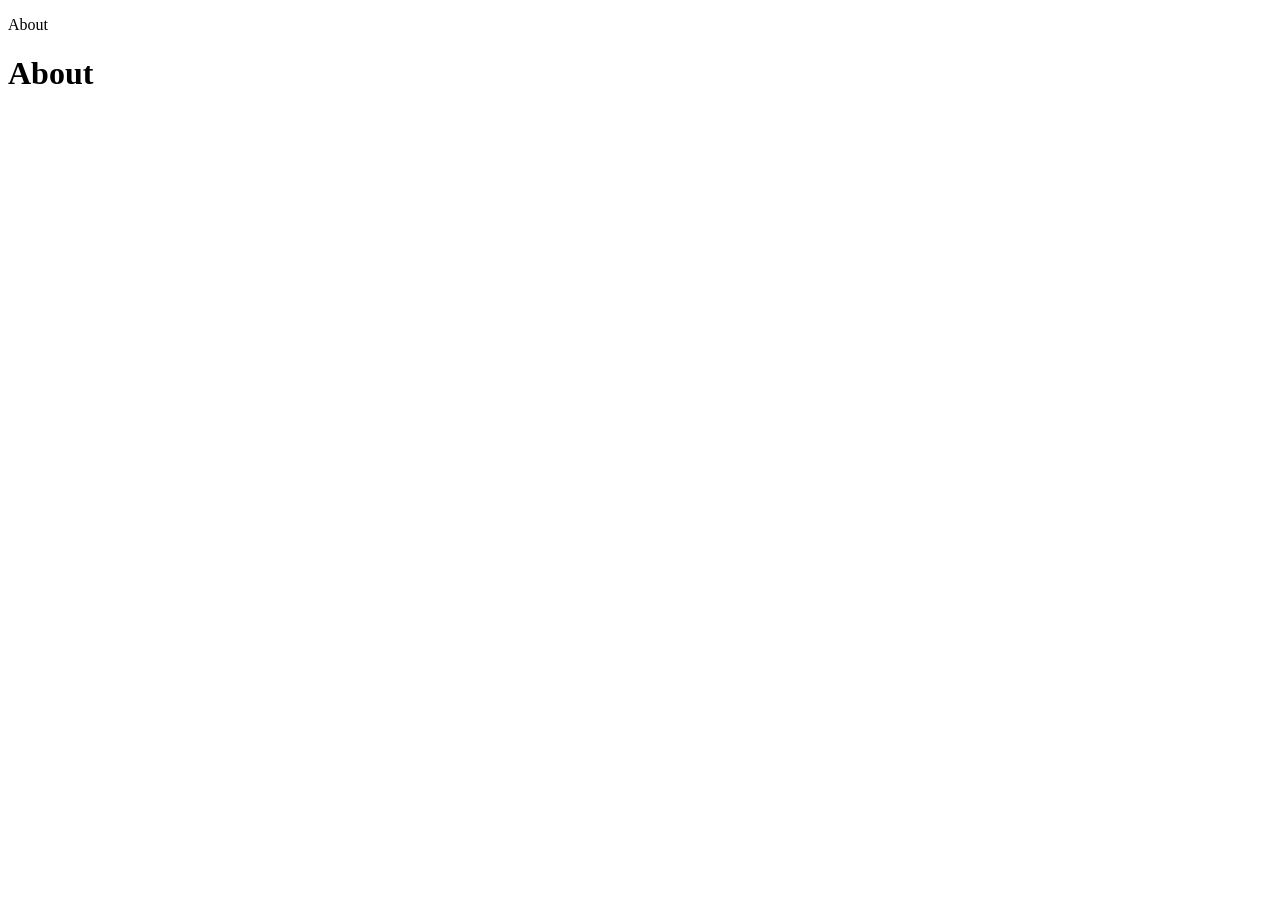
==== about.html @ e4f92b38 "Initial site" ====
<!DOCTYPE html>
<html lang="en">
<head>
<meta charset="utf-8">
<meta name="viewport" content="width=device-width, initial-scale=1">
<title>About — Akinrinsola J. Agbelusi</title>
<meta name="description" content="Where I am and what I am looking for.">
<link rel="preconnect" href="https://fonts.googleapis.com">
<link rel="preconnect" href="https://fonts.gstatic.com" crossorigin>
<link href="https://fonts.googleapis.com/css2?family=IBM+Plex+Mono:wght@400;500&family=IBM+Plex+Sans:wght@400;500;600&family=IBM+Plex+Serif:ital,wght@0,400;0,500;1,400&display=swap" rel="stylesheet">
<link rel="stylesheet" href="assets/style.css">
</head>
<body>
<main id="main">
<div class="wrap">
  <div class="phead"><p class="eyebrow">About</p><h1 id="a-head">About</h1><p class="lead" id="a-lead"></p></div>
  <section class="blk"><div class="about-grid"><div id="a-text"></div><figure id="a-fig"></figure></div></section>
  <div id="a-more"></div>
</div>
</main>
<script src="assets/content.js"></script>
<script src="assets/site.js"></script>
<script src="assets/page-about.js"></script>
</body>
</html>
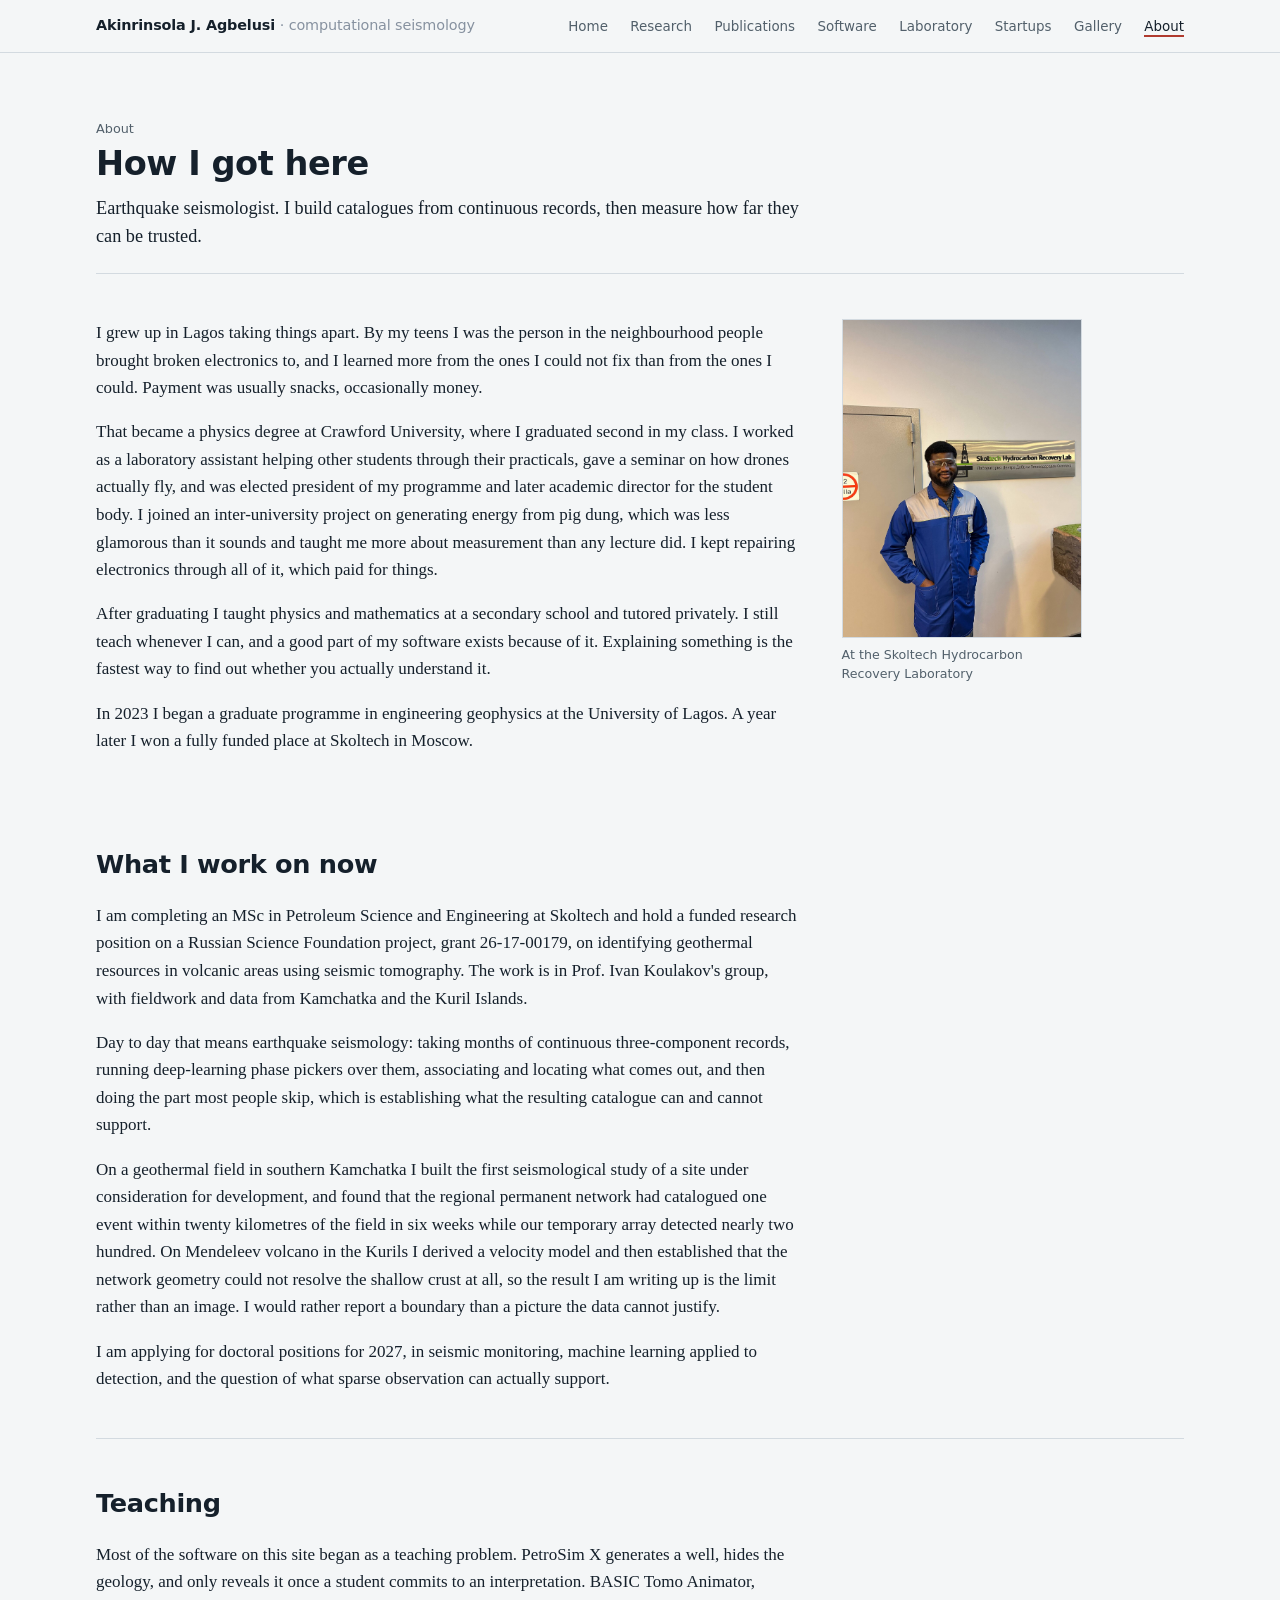
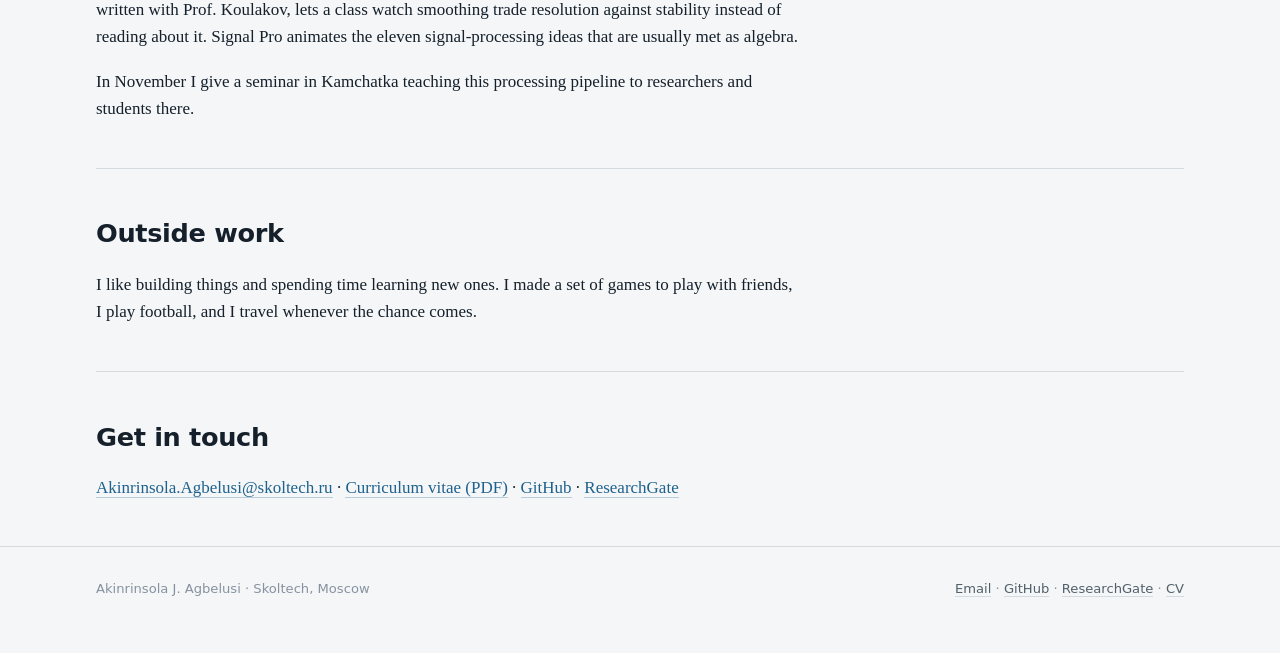
==== commit 51171a33: "Add lightbox and responsive nav" ====
--- a/about.html
+++ b/about.html
@@ -20,6 +20,7 @@
 </main>
 <script src="assets/content.js"></script>
 <script src="assets/site.js"></script>
+<script src="assets/lightbox.js"></script>
 <script src="assets/page-about.js"></script>
 </body>
 </html>
--- a/assets/style.css
+++ b/assets/style.css
@@ -0,0 +1,289 @@
+:root{
+  --paper:#F4F6F7;--panel:#fff;--ink:#15202B;--soft:#52606B;--faint:#8792A0;
+  --rule:#D3DAE0;--soft-rule:#E5EAED;--P:#B03A2E;--S:#1F618D;
+  --sans:"IBM Plex Sans",system-ui,-apple-system,sans-serif;
+  --serif:"IBM Plex Serif",Georgia,serif;
+  --mono:"IBM Plex Mono",ui-monospace,monospace;
+  --wide:72rem;--measure:44rem;
+}
+*{box-sizing:border-box}
+html{-webkit-text-size-adjust:100%;scroll-behavior:smooth}
+body{margin:0;background:var(--paper);color:var(--ink);font-family:var(--serif);
+     font-size:17px;line-height:1.62;font-feature-settings:"onum" 1;-webkit-font-smoothing:antialiased}
+h1,h2,h3,h4{font-family:var(--sans);font-weight:600;letter-spacing:-.013em;margin:0}
+h1{font-size:2.5rem;line-height:1.1}
+h2{font-size:1.6rem;margin-bottom:1rem}
+h3{font-size:1.1rem}
+p{margin:0 0 1.05rem}p:last-child{margin-bottom:0}
+a{color:var(--S);text-decoration:none;border-bottom:1px solid rgba(31,97,141,.28)}
+a:hover{border-bottom-color:var(--S)}
+a:focus-visible{outline:2px solid var(--S);outline-offset:3px}
+img,video{max-width:100%}
+.skip{position:absolute;left:-999px}.skip:focus{left:0;top:0;background:var(--ink);color:#fff;padding:.6rem 1rem;z-index:99}
+.wrap{max-width:var(--wide);margin:0 auto;padding:0 2rem}
+.narrow{max-width:var(--measure)}
+
+/* nav */
+header.site{position:sticky;top:0;z-index:40;background:rgba(244,246,247,.94);
+  border-bottom:1px solid var(--rule);backdrop-filter:blur(8px) saturate(1.2)}
+header.site .wrap{display:flex;align-items:center;gap:1.6rem;height:52px}
+.brand{font-family:var(--sans);font-weight:600;font-size:.9rem;border:0;color:var(--ink);letter-spacing:-.01em}
+.brand span{color:var(--faint);font-weight:400}
+header.site nav{margin-left:auto}
+header.site ul{list-style:none;display:flex;gap:1.4rem;margin:0;padding:0;overflow-x:auto;scrollbar-width:none}
+header.site ul::-webkit-scrollbar{display:none}
+header.site nav a{font-family:var(--sans);font-size:.84rem;color:var(--soft);border:0;white-space:nowrap;padding:.2rem 0}
+header.site nav a:hover{color:var(--ink)}
+header.site nav a.on{color:var(--ink);box-shadow:inset 0 -2px 0 var(--P)}
+
+/* home hero */
+.home-hero{position:relative;overflow:hidden;border-bottom:1px solid var(--rule)}
+.home-hero .bg{position:absolute;inset:0;background-size:cover;background-position:58% 40%;
+  filter:grayscale(.42) contrast(1.02) saturate(.85);opacity:.42}
+.home-hero .veil{position:absolute;inset:0;
+  background:linear-gradient(100deg,var(--paper) 30%,rgba(244,246,247,.86) 55%,rgba(244,246,247,.50) 100%)}
+.home-hero .wrap{position:relative;padding-top:4.4rem;padding-bottom:3.2rem}
+.eyebrow{font-family:var(--sans);font-size:.8rem;color:var(--faint);font-weight:500;margin:0 0 .55rem}
+.lede{font-size:1.2rem;line-height:1.5;margin-top:1.1rem;max-width:33rem}
+.lede .q{color:var(--soft);display:block;margin-top:.3rem;font-size:1.04rem}
+.contact{font-family:var(--sans);font-size:.87rem;margin-top:1.5rem;color:var(--soft)}
+.contact a{margin-right:1.3rem;display:inline-block}
+
+/* seismogram */
+.seismo{margin:2.4rem 0 0}
+.seismo img{display:block;width:100%;height:auto;background:var(--panel);border:1px solid var(--rule)}
+.seismo canvas{display:block;width:100%;background:var(--panel);border:1px solid var(--rule)}
+.seismo a{border:0;display:block}
+.seismo figcaption,figcaption{font-family:var(--sans);font-size:.79rem;color:var(--soft);
+  margin-top:.5rem;line-height:1.5}
+
+/* listen */
+.listen{display:flex;flex-wrap:wrap;gap:.55rem;align-items:center;margin:1.5rem 0 .4rem}
+.listen .lbl{font-family:var(--sans);font-size:.82rem;color:var(--soft)}
+button.play{font-family:var(--sans);font-size:.82rem;color:var(--ink);background:var(--panel);
+  border:1px solid var(--rule);padding:.42rem .85rem .42rem .62rem;cursor:pointer;
+  display:inline-flex;align-items:center;gap:.5rem}
+button.play:hover{border-color:var(--faint)}
+button.play:focus-visible{outline:2px solid var(--S);outline-offset:2px}
+button.play .tri{width:0;height:0;border-left:7px solid var(--P);
+  border-top:5px solid transparent;border-bottom:5px solid transparent}
+button.play.on .tri{border:0;width:7px;height:9px;border-left:2.5px solid var(--P);border-right:2.5px solid var(--P)}
+.audio-cap{font-family:var(--sans);font-size:.78rem;color:var(--faint);max-width:34rem;margin:.45rem 0 0;line-height:1.5}
+
+/* stats + cards */
+.stats{display:flex;gap:2.6rem;flex-wrap:wrap;padding:1.9rem 0;border-bottom:1px solid var(--rule)}
+.stat .n{font-family:var(--sans);font-size:1.7rem;font-weight:600;line-height:1;font-variant-numeric:tabular-nums}
+.stat .l{font-family:var(--sans);font-size:.8rem;color:var(--faint);margin-top:.3rem}
+.cards{display:grid;grid-template-columns:repeat(3,1fr);gap:1px;background:var(--rule);
+  border:1px solid var(--rule);margin:2.4rem 0 3.4rem}
+.cards a{background:var(--paper);padding:1.5rem 1.4rem 1.6rem;border:0;display:block;color:var(--ink)}
+.cards a:hover{background:var(--panel)}
+.cards h3{font-size:1rem;margin-bottom:.35rem}
+.cards p{font-size:.92rem;color:var(--soft);margin:0}
+
+/* page head */
+.phead{padding:3.2rem 0 1.4rem;border-bottom:1px solid var(--rule)}
+.phead .eyebrow{margin-bottom:.4rem}
+.phead h1{font-size:2.1rem}
+.phead p{margin-top:.9rem;max-width:var(--measure);color:var(--soft)}
+section.blk{padding:2.8rem 0;border-bottom:1px solid var(--rule)}
+section.blk:last-of-type{border-bottom:0}
+
+/* research */
+.camp{padding:1.4rem 0;border-top:1px solid var(--soft-rule);max-width:var(--measure)}
+.camp:first-child{border-top:0;padding-top:0}
+.camp h3{display:flex;gap:.6rem;align-items:baseline;flex-wrap:wrap}
+.camp .where{font-family:var(--sans);font-weight:400;font-size:.83rem;color:var(--faint)}
+.camp .net{font-family:var(--mono);font-size:.75rem;color:var(--soft);margin:.35rem 0 .55rem}
+.camp p{font-size:.97rem;margin-bottom:.5rem}
+.camp .res{border-left:2px solid var(--P);padding-left:.85rem;font-size:.97rem}
+.plot{margin:0 0 1.2rem;background:var(--panel);border:1px solid var(--rule);padding:1.4rem 1.2rem 1rem;max-width:var(--measure)}
+.plot svg{display:block;width:100%;height:auto}
+.key{display:flex;gap:1.2rem;flex-wrap:wrap;font-family:var(--sans);font-size:.78rem;color:var(--soft);margin-bottom:.4rem}
+.key i{display:inline-block;width:15px;height:2px;vertical-align:middle;margin-right:.4rem}
+dl.methods{margin:0;font-family:var(--sans);font-size:.88rem;max-width:var(--measure)}
+dl.methods div{display:grid;grid-template-columns:11.5rem 1fr;gap:0 1rem;padding:.44rem 0;border-top:1px solid var(--soft-rule)}
+dl.methods dt{color:var(--faint)}
+dl.methods dd{margin:0;color:var(--soft)}
+
+/* publications */
+.pubgroup{margin-bottom:2.4rem;max-width:var(--measure)}
+.pubnote{font-size:.95rem;color:var(--soft);margin-bottom:.6rem}
+article.pub{padding:1.15rem 0;border-top:1px solid var(--soft-rule)}
+.pub h3{font-size:1rem;line-height:1.38;margin-bottom:.3rem}
+.pub .meta{font-size:.92rem;color:var(--soft);margin:0}
+.pub .me{font-weight:500;color:var(--ink)}
+.status{font-family:var(--mono);font-size:.7rem;padding:.08rem .4rem;border:1px solid currentColor;
+  margin-left:.4rem;white-space:nowrap;vertical-align:.1em}
+.status.published{color:var(--S)}.status.submitted,.status.review{color:var(--P)}.status.prep{color:var(--faint)}
+details.abs{margin-top:.5rem}
+details.abs summary{font-family:var(--sans);font-size:.82rem;color:var(--S);cursor:pointer;
+  list-style:none;display:inline-block;border-bottom:1px solid rgba(31,97,141,.28)}
+details.abs summary::-webkit-details-marker{display:none}
+details.abs[open] summary{margin-bottom:.5rem}
+details.abs p{font-size:.93rem;color:var(--soft);margin:0;border-left:2px solid var(--rule);padding-left:.9rem}
+
+/* software */
+.swgroup{margin-bottom:.6rem}
+.swgroup > h2{margin-bottom:.4rem}
+.tool{display:grid;grid-template-columns:minmax(0,1.25fr) minmax(0,1fr);gap:0 2.4rem;
+  padding:2.3rem 0;border-top:1px solid var(--rule);align-items:start}
+.tool:first-of-type{border-top:1px solid var(--soft-rule)}
+.tool .shot{margin:0;border:1px solid var(--rule);background:var(--panel);overflow:hidden}
+.tool .shot img{display:block;width:100%;height:auto}
+.tool .noshot{border:1px dashed var(--rule);background:var(--panel);height:150px;
+  display:flex;align-items:center;justify-content:center;font-family:var(--mono);
+  font-size:.76rem;color:var(--faint)}
+.tool h3{display:flex;align-items:baseline;gap:.55rem;flex-wrap:wrap}
+.tool .one{font-size:1rem;color:var(--ink);margin:.4rem 0 .55rem}
+.tool .d{font-size:.95rem;color:var(--soft);margin-bottom:.9rem}
+.facts{margin:0 0 .9rem;font-family:var(--sans);font-size:.82rem}
+.facts div{display:grid;grid-template-columns:8.5rem 1fr;gap:0 .8rem;padding:.3rem 0;border-top:1px solid var(--soft-rule)}
+.facts dt{color:var(--faint)}.facts dd{margin:0;color:var(--soft)}
+ul.feats{list-style:none;margin:0;padding:0;font-family:var(--sans);font-size:.85rem;color:var(--soft)}
+ul.feats li{padding:.2rem 0 .2rem 1rem;position:relative}
+ul.feats li::before{content:"";position:absolute;left:0;top:.72em;width:5px;height:5px;background:var(--P)}
+
+/* galleries */
+.gal{display:grid;grid-template-columns:repeat(2,1fr);gap:1.2rem;margin-top:1.3rem}
+.gal.three{grid-template-columns:repeat(3,1fr)}
+.gal figure{margin:0}
+.gal img,.gal video{display:block;width:100%;height:250px;object-fit:cover;border:1px solid var(--rule);background:var(--panel)}
+.gal.tall img{height:330px}
+.gal figcaption{margin-top:.4rem;font-size:.79rem}
+.sub{font-family:var(--sans);font-size:.95rem;font-weight:600;margin:2rem 0 .3rem}
+
+/* venture */
+.venture{max-width:var(--measure)}
+.venture .hdr{display:flex;align-items:baseline;gap:.7rem;flex-wrap:wrap;margin-bottom:.5rem}
+.venture h2{margin:0}
+.venture .tag{font-family:var(--mono);font-size:.76rem;color:var(--P)}
+.venture .yr{font-family:var(--mono);font-size:.76rem;color:var(--faint);margin-left:auto}
+.venture .one{font-size:1.1rem;margin-bottom:.8rem}
+.venture .built{border-left:2px solid var(--P);padding-left:.9rem;font-size:.96rem;color:var(--soft);margin:1rem 0}
+
+/* about */
+.about-grid{display:grid;grid-template-columns:minmax(0,var(--measure)) 15rem;gap:0 2.6rem;align-items:start}
+.about-grid figure{margin:0}
+.about-grid img{display:block;width:100%;border:1px solid var(--rule)}
+
+/* footer */
+footer.site{border-top:1px solid var(--rule);margin-top:0}
+footer.site .wrap{padding-top:1.9rem;padding-bottom:3.4rem;display:flex;justify-content:space-between;
+  flex-wrap:wrap;gap:1rem;font-family:var(--sans);font-size:.82rem;color:var(--faint)}
+footer.site a{color:var(--soft);border-bottom-color:var(--rule)}
+
+@media (max-width:900px){
+  .cards{grid-template-columns:1fr}
+  .tool{grid-template-columns:1fr;gap:1.2rem}
+  .tool .shot{order:-1}
+  .about-grid{grid-template-columns:1fr;gap:1.6rem}
+  .about-grid figure{max-width:15rem}
+  .gal,.gal.three{grid-template-columns:1fr}
+  .gal img,.gal video,.gal.tall img{height:auto}
+  .wrap{padding:0 1.4rem}
+  h1{font-size:1.9rem}
+  .stats{gap:1.6rem}
+  dl.methods div,.facts div{grid-template-columns:1fr;gap:0}
+  dl.methods dt,.facts dt{font-weight:500}
+}
+@media (prefers-reduced-motion:reduce){*{animation:none!important;transition:none!important}}
+@media print{header.site,footer.site,.listen{display:none}body{background:#fff}}
+
+/* portrait beside the hero */
+.hero-row{display:grid;grid-template-columns:minmax(0,1fr) 15rem;gap:0 3rem;align-items:start}
+.hero-row .pf{margin:0}
+.hero-row .pf img{display:block;width:100%;border:1px solid var(--rule);background:var(--panel)}
+.gal.sq img,.gal.sq video{height:270px}
+@media(max-width:900px){.hero-row{grid-template-columns:1fr}.hero-row .pf{display:none}}
+
+/* per-tool screenshot strip */
+.strip{display:grid;grid-template-columns:repeat(3,1fr);gap:6px;margin-top:6px}
+.strip a{border:0;display:block;background:var(--panel)}
+.strip img{display:block;width:100%;height:62px;object-fit:cover;
+  border:1px solid var(--rule);opacity:.86;transition:opacity .15s}
+.strip a:hover img{opacity:1;border-color:var(--ink-faint)}
+.strip a:focus-visible img{outline:2px solid var(--S);outline-offset:1px}
+@media(max-width:900px){.strip img{height:74px}}
+
+.phead .lead{font-size:1.14rem;color:var(--ink);max-width:var(--measure);margin-top:.8rem;line-height:1.52}
+
+.gal a{border:0;display:block}
+.gal a:focus-visible{outline:2px solid var(--S);outline-offset:2px}
+.tool .shot a{border:0;display:block}
+
+.lede.quiet{font-size:1.02rem;color:var(--soft);margin-top:1.5rem;max-width:36rem}
+.seismo{margin:2rem 0 0}
+
+.pub .pnote{font-size:.93rem;color:var(--soft);margin:.45rem 0 0}
+details.abs p + p{margin-top:.7rem}
+details.abs p{border-left:2px solid var(--rule);padding-left:.9rem;margin:0}
+
+/* ── mobile navigation ───────────────────────────────── */
+header.site nav{min-width:0}
+header.site ul{min-width:0}
+
+@media (max-width:760px){
+  header.site .wrap{
+    height:auto;padding-top:.55rem;padding-bottom:0;
+    flex-wrap:wrap;gap:.2rem;align-items:flex-start;
+  }
+  .brand{flex:1 0 100%;font-size:.86rem;padding-bottom:.45rem}
+  .brand span{display:none}
+  header.site nav{
+    margin-left:0;flex:1 0 100%;
+    overflow-x:auto;overflow-y:hidden;
+    -webkit-overflow-scrolling:touch;
+    scrollbar-width:none;
+    /* bleed to the screen edges so the strip feels scrollable */
+    margin-left:-1.4rem;margin-right:-1.4rem;
+    padding-left:1.4rem;padding-right:1.4rem;
+    mask-image:linear-gradient(90deg,#000 88%,transparent);
+    -webkit-mask-image:linear-gradient(90deg,#000 88%,transparent);
+  }
+  header.site nav::-webkit-scrollbar{display:none}
+  header.site ul{gap:1.15rem;padding-bottom:.55rem;flex-wrap:nowrap;width:max-content}
+  header.site nav a{font-size:.82rem;padding-bottom:.25rem}
+}
+
+/* keep media from forcing the page wide anywhere */
+img,video,canvas,svg{max-width:100%}
+.gal img,.gal video{max-width:100%}
+table{display:block;overflow-x:auto}
+
+/* ── lightbox ────────────────────────────────────────── */
+.lb{
+  position:fixed;inset:0;z-index:200;display:none;
+  background:rgba(21,32,43,.93);
+  padding:3.4rem 4.2rem 3rem;
+  -webkit-backdrop-filter:blur(2px);backdrop-filter:blur(2px);
+}
+.lb.on{display:flex;align-items:center;justify-content:center}
+.lb-inner{
+  max-width:min(1500px,100%);max-height:100%;
+  display:flex;flex-direction:column;align-items:center;gap:.85rem;
+}
+.lb-fig{margin:0;min-height:0;display:flex}
+.lb-fig img,.lb-fig video{
+  display:block;max-width:100%;max-height:calc(100vh - 8.5rem);
+  width:auto;height:auto;background:#fff;border:1px solid rgba(255,255,255,.14);
+}
+.lb-cap{
+  font-family:var(--sans);font-size:.84rem;line-height:1.5;
+  color:rgba(255,255,255,.72);margin:0;max-width:60ch;text-align:center;
+}
+.lb-x,.lb-nav{
+  position:absolute;background:none;border:0;cursor:pointer;
+  color:rgba(255,255,255,.65);font-family:var(--sans);line-height:1;padding:.5rem;
+}
+.lb-x{top:1rem;right:1.3rem;font-size:1.4rem}
+.lb-nav{top:50%;transform:translateY(-50%);font-size:2.6rem;padding:.3rem .8rem}
+.lb-prev{left:.7rem}
+.lb-next{right:.7rem}
+.lb-x:hover,.lb-nav:hover{color:#fff}
+.lb-x:focus-visible,.lb-nav:focus-visible{outline:2px solid #fff;outline-offset:2px;border-radius:2px}
+@media (max-width:760px){
+  .lb{padding:3rem .8rem 2.4rem}
+  .lb-nav{font-size:2rem;padding:.2rem .4rem}
+  .lb-fig img,.lb-fig video{max-height:calc(100vh - 9rem)}
+}
